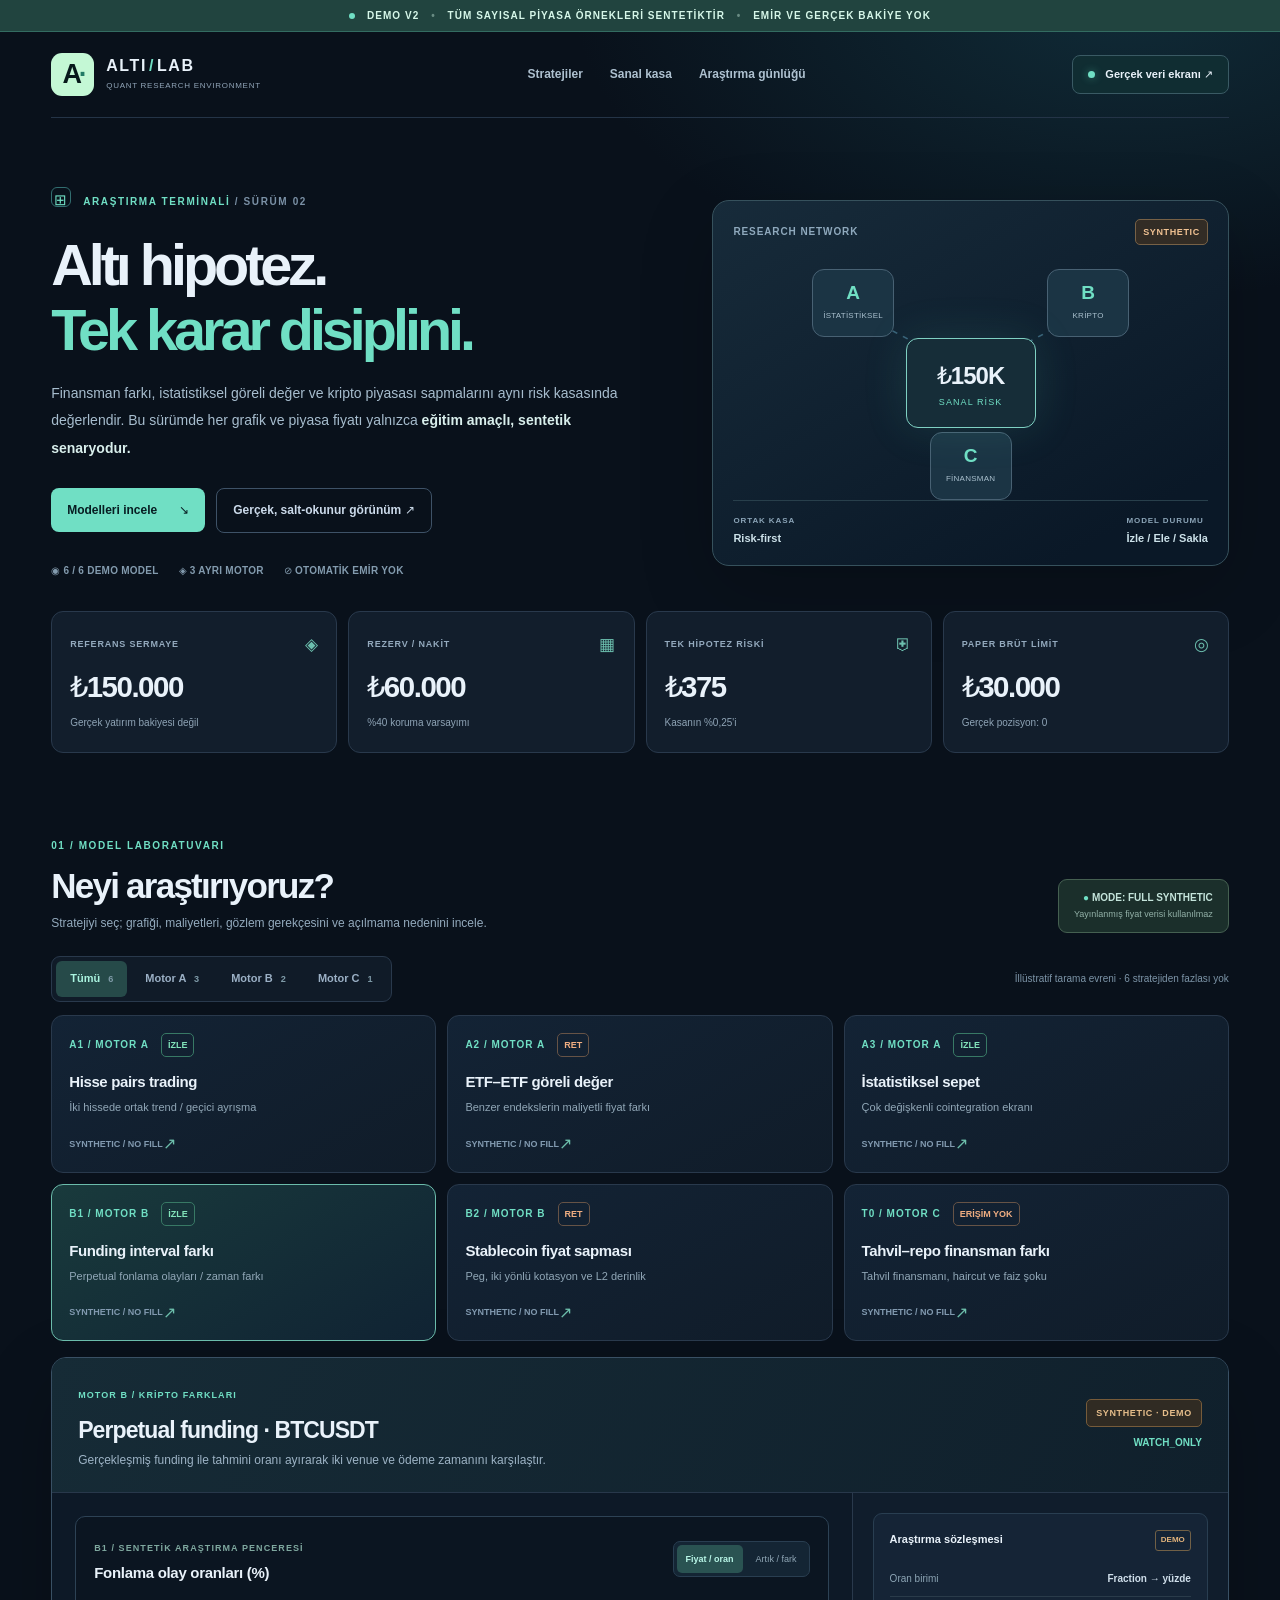
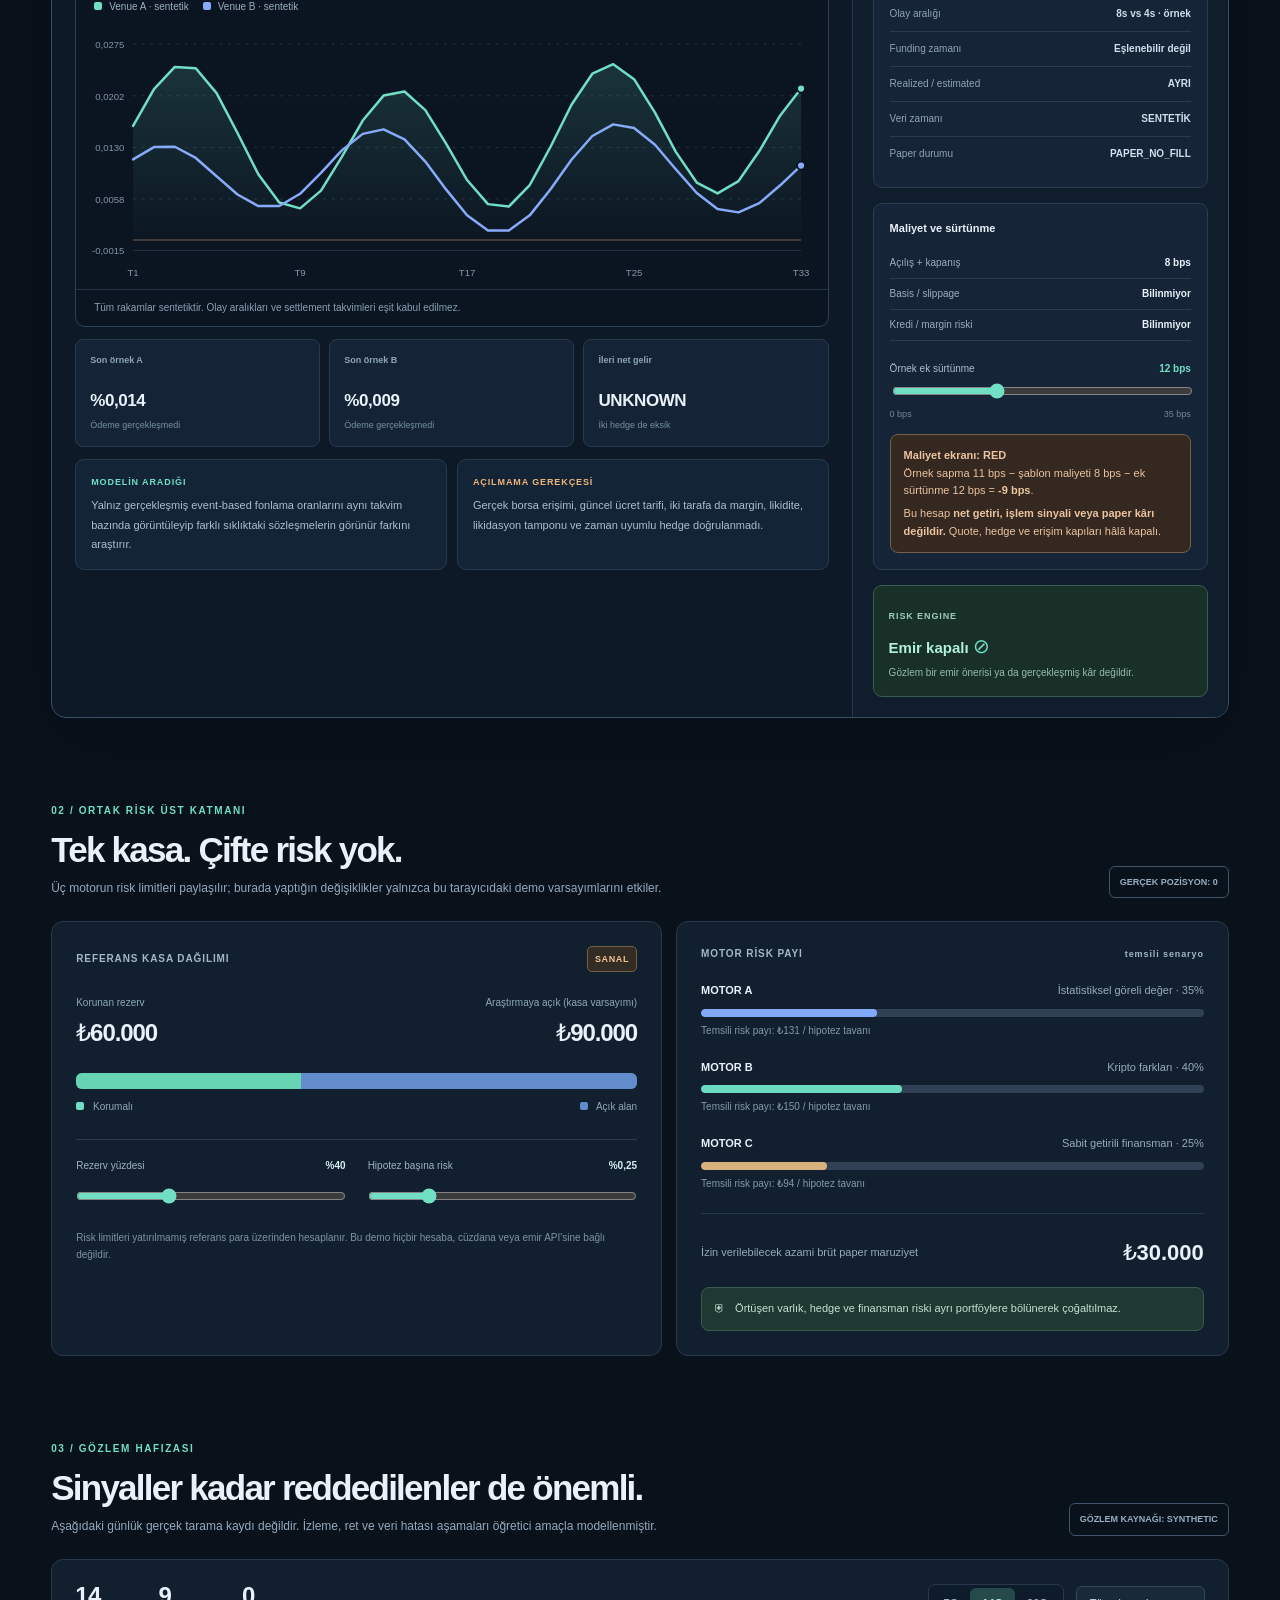
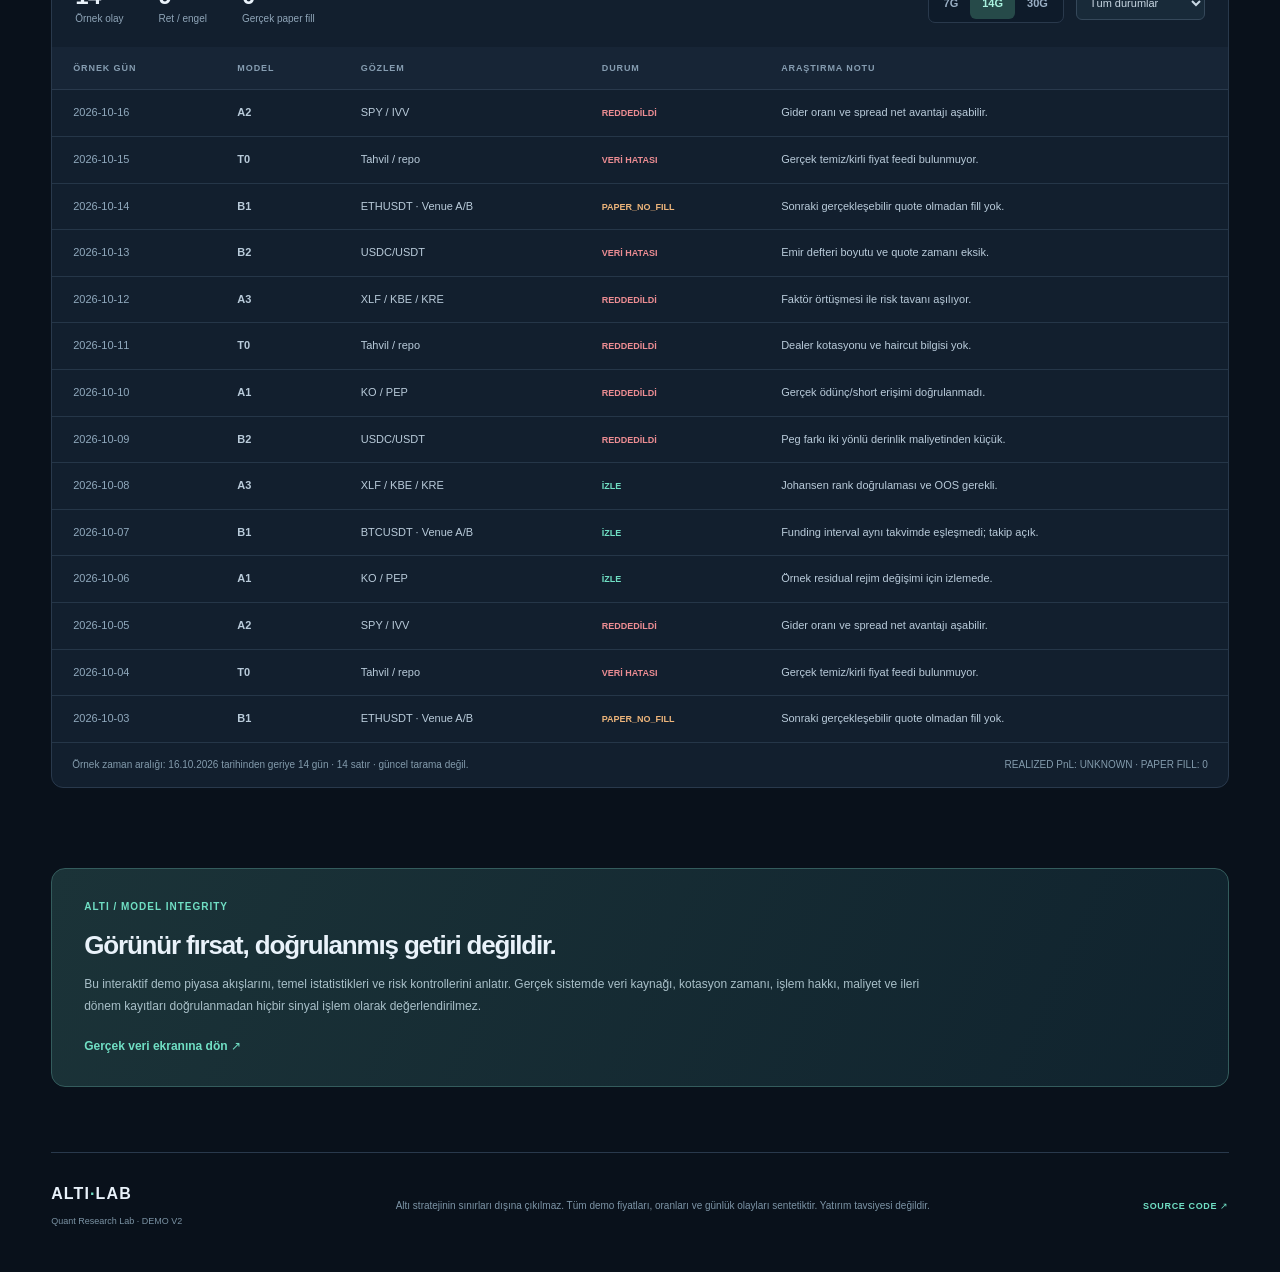
==== site/demo/index.html @ 100a8a2c "feat(demo): richer six-strategy interactive V2 dashboard [demo-only]" ====
<!doctype html>
<html lang="tr">
<head>
<meta charset="utf-8">
<meta name="viewport" content="width=device-width, initial-scale=1, viewport-fit=cover">
<meta name="theme-color" content="#08111b">
<meta name="description" content="ALTI Quant Research Lab — altı strateji, üç motor ve sanal risk yönetimi için tamamen sentetik etkileşimli araştırma demosu.">
<title>ALTI LAB — Etkileşimli Demo V2</title>
<link rel="stylesheet" href="demo.css">
<script defer src="demo.js"></script>
</head>
<body>
<div class="demo-ribbon" role="status"><span class="ribbon-light"></span> DEMO V2 <span class="ribbon-dot">•</span> TÜM SAYISAL PİYASA ÖRNEKLERİ SENTETİKTİR <span class="ribbon-dot">•</span> EMİR VE GERÇEK BAKİYE YOK</div>
<div class="shell">
<header class="bar">
  <a class="identity" href="../" aria-label="ALTI canlı araştırma ekranına git"><div class="brandmark">A<span>·</span></div><span><strong>ALTI<span class="trademark">/</span>LAB</strong><small>QUANT RESEARCH ENVIRONMENT</small></span></a>
  <nav class="nav"><a href="#stratejiler">Stratejiler</a><a href="#kasa">Sanal kasa</a><a href="#gunluk">Araştırma günlüğü</a></nav>
  <a class="live-link" href="../"><span class="led"></span> Gerçek veri ekranı <span aria-hidden="true">↗</span></a>
</header>
<main>
  <section class="hero">
    <div class="intro"><div class="eyebrow"><span class="crosshair">⊞</span> ARAŞTIRMA TERMİNALİ <span class="muted">/ SÜRÜM 02</span></div>
      <h1>Altı hipotez.<br><span>Tek karar disiplini.</span></h1>
      <p>Finansman farkı, istatistiksel göreli değer ve kripto piyasası sapmalarını aynı risk kasasında değerlendir. Bu sürümde her grafik ve piyasa fiyatı yalnızca <b>eğitim amaçlı, sentetik senaryodur.</b></p>
      <div class="hero-actions"><a class="primary-btn" href="#stratejiler">Modelleri incele <span>↘</span></a><a class="secondary-btn" href="../">Gerçek, salt-okunur görünüm ↗</a></div>
      <div class="proof"><span>◉ 6 / 6 DEMO MODEL</span><span>◈ 3 AYRI MOTOR</span><span>⊘ OTOMATİK EMİR YOK</span></div>
    </div>
    <div class="hero-visual" aria-label="Üç araştırma motorunun sentetik risk mimarisi">
      <div class="visual-top"><span>RESEARCH NETWORK</span><span class="synthetic-tag">SYNTHETIC</span></div>
      <div class="network"><div class="node node-a"><span>A</span><small>İSTATİSTİKSEL</small></div><div class="node node-b"><span>B</span><small>KRİPTO</small></div><div class="node node-c"><span>C</span><small>FİNANSMAN</small></div><div class="node-centre"><div class="ring1"></div><div class="ring2"></div><strong>₺150K</strong><small>SANAL RİSK</small></div><svg class="network-paths" viewBox="0 0 420 275" preserveAspectRatio="none" aria-hidden="true"><path d="M112 75 L210 137 L308 75"/><path d="M210 137 L210 227"/></svg></div>
      <div class="visual-bottom"><div><small>ORTAK KASA</small><b>Risk-first</b></div><div><small>MODEL DURUMU</small><b>İzle / Ele / Sakla</b></div></div>
    </div>
  </section>
  <section class="metric-row" aria-label="Demo kasa ve risk sınırları">
    <article class="metric"><div class="metric-head"><span>REFERANS SERMAYE</span><span class="mini-icon">◈</span></div><strong id="topCapital">₺150.000</strong><small>Gerçek yatırım bakiyesi değil</small></article>
    <article class="metric"><div class="metric-head"><span>REZERV / NAKİT</span><span class="mini-icon">▦</span></div><strong id="topReserve">₺60.000</strong><small id="reserveDesc">%40 koruma varsayımı</small></article>
    <article class="metric"><div class="metric-head"><span>TEK HİPOTEZ RİSKİ</span><span class="mini-icon">⛨</span></div><strong id="topRisk">₺375</strong><small id="riskDesc">Kasanın %0,25'i</small></article>
    <article class="metric"><div class="metric-head"><span>PAPER BRÜT LİMİT</span><span class="mini-icon">◎</span></div><strong id="topGross">₺30.000</strong><small>Gerçek pozisyon: 0</small></article>
  </section>
  <section id="stratejiler" class="section" aria-labelledby="strategiesHeading">
    <div class="section-heading"><div><span class="section-index">01 / MODEL LABORATUVARI</span><h2 id="strategiesHeading">Neyi araştırıyoruz?</h2><p>Stratejiyi seç; grafiği, maliyetleri, gözlem gerekçesini ve açılmama nedenini incele.</p></div><div class="data-stamp"><span>●</span> MODE: FULL SYNTHETIC<br><small>Yayınlanmış fiyat verisi kullanılmaz</small></div></div>
    <div class="toolbar" role="group" aria-label="Araştırma motoru filtresi"><div class="segmented" id="engineFilters"><button type="button" data-engine="ALL" class="selected" aria-pressed="true">Tümü <small>6</small></button><button type="button" data-engine="A" aria-pressed="false">Motor A <small>3</small></button><button type="button" data-engine="B" aria-pressed="false">Motor B <small>2</small></button><button type="button" data-engine="C" aria-pressed="false">Motor C <small>1</small></button></div><div class="filter-explain">İllüstratif tarama evreni · 6 stratejiden fazlası yok</div></div>
    <div id="strategyCards" class="strategy-cards" role="group" aria-label="Strateji kartları"></div>
    <div class="terminal" id="terminal" aria-live="polite">
      <div class="terminal-top"><div><span class="terminal-eyebrow" id="terminalEngine">MOTOR B / KRİPTO FARKLARI</span><h3 id="terminalTitle">Funding aralığı</h3><p id="terminalBlurb">Olay bazlı fonlama akışları ve eşlenebilirlik.</p></div><div class="status-stack"><span id="terminalTag" class="pill demo">SYNTHETIC · DEMO</span><span id="terminalVerdict" class="verdict">WATCH_ONLY</span></div></div>
      <div class="terminal-body"><div class="analysis-main"><div class="plot-shell"><div class="plot-head"><div><small id="plotEyebrow">MODEL 01 · İLLÜSTRATİF</small><h4 id="plotTitle">Fonlama olayları</h4></div><div class="plot-controls" id="chartTabs" role="group" aria-label="Grafik görünümü"><button type="button" class="selected" data-chart="primary" aria-pressed="true">Fiyat / oran</button><button type="button" data-chart="secondary" aria-pressed="false">Artık / fark</button></div></div><div id="plotLegend" class="plot-legend"></div><div id="chart" class="svg-area"></div><div id="plotNote" class="chart-note">Sentetik senaryo; gerçek tarihsel veri değildir.</div></div><div id="instrumentMetrics" class="mini-metrics"></div><div class="subpanels"><article class="subpanel"><div class="subpanel-label">MODELİN ARADIĞI</div><p id="modelRationale"></p></article><article class="subpanel"><div class="subpanel-label">AÇILMAMA GEREKÇESİ</div><p id="modelBlockers"></p></article></div></div><aside class="analysis-aside"><div class="aside-block"><div class="aside-title">Araştırma sözleşmesi <span class="tag-muted">DEMO</span></div><dl id="detailFields"></dl></div><div class="aside-block"><div class="aside-title">Maliyet ve sürtünme</div><div id="costLines"></div><label class="range-label" for="friction">Örnek ek sürtünme <b id="frictionValue">12 bps</b></label><input id="friction" type="range" min="0" max="35" step="1" value="12"><div class="range-foot"><span>0 bps</span><span>35 bps</span></div><div id="impactBox" class="impact-box"></div></div><div class="aside-bottom"><span>RISK ENGINE</span><b>Emir kapalı <span>⊘</span></b><p>Gözlem bir emir önerisi ya da gerçekleşmiş kâr değildir.</p></div></aside></div>
    </div>
  </section>
  <section id="kasa" class="section"><div class="section-heading"><div><span class="section-index">02 / ORTAK RİSK ÜST KATMANI</span><h2>Tek kasa. Çifte risk yok.</h2><p>Üç motorun risk limitleri paylaşılır; burada yaptığın değişiklikler yalnızca bu tarayıcıdaki demo varsayımlarını etkiler.</p></div><span class="section-capsule">GERÇEK POZİSYON: 0</span></div>
    <div class="portfolio-grid"><div class="card portfolio-main"><div class="card-title"><span>REFERANS KASA DAĞILIMI</span><span class="synthetic-tag">SANAL</span></div><div class="allocation"><div><small>Korunan rezerv</small><strong id="reserveMoney">₺60.000</strong></div><div class="right"><small>Araştırmaya açık (kasa varsayımı)</small><strong id="availableMoney">₺90.000</strong></div></div><div class="allocation-bar"><div id="reserveBar"></div><div id="freeBar"></div></div><div class="bar-labels"><span><i class="dot turquoise"></i> Korumalı</span><span><i class="dot indigo"></i> Açık alan</span></div><div class="risk-controls"><div><label for="reserveSlider">Rezerv yüzdesi <strong id="reservePct">%40</strong></label><input type="range" id="reserveSlider" min="20" max="80" step="5" value="40"></div><div><label for="riskSlider">Hipotez başına risk <strong id="riskPct">%0,25</strong></label><input type="range" id="riskSlider" min="5" max="100" step="5" value="25"></div></div><p class="subtext">Risk limitleri yatırılmamış referans para üzerinden hesaplanır. Bu demo hiçbir hesaba, cüzdana veya emir API'sine bağlı değildir.</p></div>
    <div class="card exposure"><div class="card-title">MOTOR RİSK PAYI <span>temsili senaryo</span></div><div id="engineExposure"></div><div class="divider"></div><div class="allocation-sum"><span>İzin verilebilecek azami brüt paper maruziyet</span><strong id="maxExposure">₺30.000</strong></div><div class="stop-line">⛨ <span>Örtüşen varlık, hedge ve finansman riski ayrı portföylere bölünerek çoğaltılmaz.</span></div></div></div>
  </section>
  <section id="gunluk" class="section"><div class="section-heading"><div><span class="section-index">03 / GÖZLEM HAFIZASI</span><h2>Sinyaller kadar reddedilenler de önemli.</h2><p>Aşağıdaki günlük gerçek tarama kaydı değildir. İzleme, ret ve veri hatası aşamaları öğretici amaçla modellenmiştir.</p></div><span class="section-capsule">GÖZLEM KAYNAĞI: SYNTHETIC</span></div>
    <div class="journal card"><div class="journal-head"><div class="journal-metrics"><div><strong id="journalTotal">0</strong><small>Örnek olay</small></div><div><strong id="journalRejected">0</strong><small>Ret / engel</small></div><div><strong>0</strong><small>Gerçek paper fill</small></div></div><div class="journal-controls"><div class="mini-segment" id="periodFilters" role="group" aria-label="Örnek gözlem dönemi"><button data-period="7" type="button" aria-pressed="false">7G</button><button data-period="14" type="button" aria-pressed="true" class="selected">14G</button><button data-period="30" type="button" aria-pressed="false">30G</button></div><select id="statusFilter" aria-label="Gözlem durumu"><option value="ALL">Tüm durumlar</option><option value="WATCH_ONLY">İzle</option><option value="REJECTED">Reddedilen</option><option value="SOURCE_ERROR">Veri hatası</option><option value="PAPER_NO_FILL">İleri sanal bekliyor</option></select></div></div><div class="table-wrap"><table><thead><tr><th>ÖRNEK GÜN</th><th>MODEL</th><th>GÖZLEM</th><th>DURUM</th><th>ARAŞTIRMA NOTU</th></tr></thead><tbody id="journalBody"></tbody></table></div><div class="journal-footer"><span id="journalCaption"></span><span>REALIZED PnL: UNKNOWN · PAPER FILL: 0</span></div></div>
  </section>
  <section class="endnote"><span>ALTI / MODEL INTEGRITY</span><h2>Görünür fırsat, doğrulanmış getiri değildir.</h2><p>Bu interaktif demo piyasa akışlarını, temel istatistikleri ve risk kontrollerini anlatır. Gerçek sistemde veri kaynağı, kotasyon zamanı, işlem hakkı, maliyet ve ileri dönem kayıtları doğrulanmadan hiçbir sinyal işlem olarak değerlendirilmez.</p><a href="../">Gerçek veri ekranına dön ↗</a></section>
</main>
<footer><div><strong>ALTI<span>·</span>LAB</strong><small>Quant Research Lab · DEMO V2</small></div><p>Altı stratejinin sınırları dışına çıkılmaz. Tüm demo fiyatları, oranları ve günlük olayları sentetiktir. Yatırım tavsiyesi değildir.</p><a href="https://github.com/onurqlp/alti-quant-lab" target="_blank" rel="noopener">SOURCE CODE ↗</a></footer>
</div>
</body>
</html>
---- site/demo/demo.css ----
:root{color-scheme:dark;--bg:#09111b;--bg2:#0e1a29;--card:#111e2d;--card2:#152334;--stroke:#29394c;--text:#e9f2fa;--muted:#91a5b8;--dim:#677f93;--mint:#70dfc4;--blue:#80aaff;--amber:#edb57b;--rose:#ed8d93;--shadow:0 24px 75px rgba(0,0,0,.18);font-family:Inter,ui-sans-serif,-apple-system,BlinkMacSystemFont,"Segoe UI",sans-serif;font-synthesis:none}
*{box-sizing:border-box}html{scroll-behavior:smooth;scroll-padding-top:92px}body{background:radial-gradient(ellipse 850px 460px at 88% 0%,#102b37 0%,transparent 65%),var(--bg);color:var(--text);margin:0;line-height:1.6;-webkit-font-smoothing:antialiased}button,input,select{font:inherit}button,a,input,select{outline-offset:3px}button{cursor:pointer}a{color:inherit;text-decoration:none}button:focus-visible,a:focus-visible,input:focus-visible,select:focus-visible{outline:2px solid var(--mint)}.shell{width:min(1360px,100%);margin:auto;padding:0 clamp(17px,4vw,55px)}.demo-ribbon{background:#21443f;border-bottom:1px solid #336c61;color:#d6f7e9;text-align:center;padding:8px 12px;line-height:1.5;font-size:10px;font-weight:850;letter-spacing:.105em}.ribbon-light{display:inline-block;height:6px;width:6px;border-radius:50%;background:var(--mint);vertical-align:middle;margin-right:8px}.ribbon-dot{opacity:.4;padding:0 8px}.bar{height:86px;display:flex;align-items:center;gap:30px;border-bottom:1px solid #243447}.identity{display:flex;align-items:center;gap:12px;flex-shrink:0}.brandmark{background:#c4f8d5;color:#07191b;width:43px;height:43px;border-radius:11px;font-size:27px;line-height:43px;font-weight:900;text-align:center;letter-spacing:-.12em}.brandmark span{color:#227b65}.identity strong{font-size:16px;font-weight:850;letter-spacing:.1em;display:block;line-height:1.25}.trademark{color:var(--mint);margin:0 2px}.identity small{display:block;font-size:8px;color:var(--muted);letter-spacing:.09em;margin-top:4px}.nav{display:flex;align-items:center;gap:27px;margin:auto;font-size:12px;font-weight:650;color:#aec1d0}.nav a:hover,.live-link:hover{color:var(--mint)}.live-link{font-weight:800;font-size:11px;white-space:nowrap;padding:10px 15px;border:1px solid #3a5a64;border-radius:8px;background:#102d32}.led{display:inline-block;width:7px;height:7px;border-radius:50%;background:var(--mint);box-shadow:0 0 8px #64e6c571;margin-right:7px}.hero{padding:69px 0 32px;display:grid;grid-template-columns:1.08fr .92fr;gap:55px;align-items:center}.eyebrow,.section-index{font-size:10px;color:var(--mint);font-weight:900;letter-spacing:.16em}.eyebrow .muted{color:#7b91a6}.crosshair{display:inline-grid;place-items:center;border:1px solid #326e70;width:20px;height:20px;border-radius:6px;margin-right:8px;font-size:15px}.hero h1{font-size:clamp(40px,4.5vw,66px);line-height:1.12;letter-spacing:-.07em;margin:23px 0 18px;font-weight:850}.hero h1 span{color:var(--mint)}.hero p{font-size:14px;line-height:1.95;color:#a7bdce;max-width:590px}.hero p b{color:#d9efec;font-weight:650}.hero-actions{display:flex;align-items:center;gap:11px;flex-wrap:wrap;margin-top:26px}.primary-btn,.secondary-btn{font-size:12px;font-weight:800;border-radius:8px;display:inline-flex;align-items:center;justify-content:space-between;gap:22px;padding:12px 16px;min-height:44px}.primary-btn{background:var(--mint);color:#071d22}.primary-btn:hover{background:#a2f1d7}.secondary-btn{border:1px solid #3e5267;color:#cbdaea}.secondary-btn:hover{border-color:var(--mint)}.proof{display:flex;gap:20px;flex-wrap:wrap;color:#839bae;font-size:10px;margin-top:30px;font-weight:700;letter-spacing:.025em}.hero-visual{background:linear-gradient(150deg,#172b3a,#0a1827 85%);border:1px solid #36515c;border-radius:17px;padding:18px 20px;min-height:347px;box-shadow:var(--shadow)}.visual-top,.visual-bottom{display:flex;align-items:center;justify-content:space-between;font-size:10px;font-weight:800;letter-spacing:.09em;color:#8fa9bd}.synthetic-tag{font-size:9px;font-weight:900;letter-spacing:.07em;background:#322c25;color:#f1c293;border:1px solid #776146;border-radius:5px;padding:5px 7px}.network{height:255px;position:relative;max-width:470px;margin:auto}.network-paths{position:absolute;inset:0;width:100%;height:100%;z-index:1}.network-paths path{fill:none;stroke:#396278;stroke-width:1.6;stroke-dasharray:5 6}.node{position:absolute;z-index:2;width:82px;height:68px;border-radius:12px;display:flex;align-items:center;justify-content:center;flex-direction:column;background:#1b3444;border:1px solid #486173}.node span{font-size:19px;font-weight:900;color:var(--mint);line-height:1}.node small{font-size:8px;letter-spacing:.03em;color:#aac0ce;margin-top:8px}.node-a{top:24px;left:calc(25% - 41px)}.node-b{top:24px;right:calc(25% - 41px)}.node-c{bottom:0;left:calc(50% - 41px)}.node-centre{z-index:2;position:absolute;top:93px;left:50%;transform:translateX(-50%);height:90px;width:130px;display:flex;flex-direction:column;align-items:center;justify-content:center;background:#162d38;border:1px solid #7fd1c3;border-radius:12px;box-shadow:0 0 45px #54cfb322}.node-centre strong{font-size:24px;letter-spacing:-.04em}.node-centre small{font-size:9px;color:var(--mint);letter-spacing:.12em}.visual-bottom{border-top:1px solid #283f4b;padding-top:14px}.visual-bottom>div{display:flex;flex-direction:column;gap:2px}.visual-bottom small{font-size:8px;color:#8ca5b8}.visual-bottom b{font-size:11px;color:#cce1e9;letter-spacing:0}.metric-row{display:grid;grid-template-columns:repeat(4,minmax(0,1fr));gap:11px}.metric{padding:19px 18px;border:1px solid var(--stroke);border-radius:12px;background:#121e2c}.metric-head{display:flex;align-items:center;justify-content:space-between;font-size:9px;font-weight:900;letter-spacing:.09em;color:#94aabe}.mini-icon{font-size:17px;color:#6cbfae}.metric strong{display:block;margin:11px 0 3px;font-size:clamp(24px,2.3vw,32px);line-height:1.2;letter-spacing:-.05em;font-variant-numeric:tabular-nums}.metric small{font-size:10px;color:#8fa4b6}.section{margin-top:78px}.section-heading{display:flex;align-items:end;justify-content:space-between;gap:20px;margin-bottom:23px}.section-heading h2{font-size:clamp(25px,3vw,35px);letter-spacing:-.05em;margin:6px 0 6px;line-height:1.3}.section-heading p{color:#93aabd;font-size:12px;margin:0;max-width:790px}.data-stamp{border:1px solid #456051;background:#1b2f2b;padding:10px 15px;text-align:right;border-radius:9px;white-space:nowrap;font-size:10px;color:#c4e4db;font-weight:850}.data-stamp span{color:var(--mint)}.data-stamp small{color:#93b1a8;font-size:9px;font-weight:500}.toolbar{display:flex;align-items:center;justify-content:space-between;gap:12px;margin-bottom:13px}.segmented{display:flex;gap:4px;border:1px solid var(--stroke);padding:4px;border-radius:9px;background:#101b28}.segmented button,.mini-segment button{border:0;color:#9bb0c5;background:none;padding:9px 14px;font-size:11px;font-weight:800;border-radius:6px;white-space:nowrap}.segmented button.selected,.mini-segment button.selected{background:#264a49;color:#aaf3df}.segmented small{margin-left:5px;color:#7e9aa7}.filter-explain{font-size:10px;color:#7d95a8}.strategy-cards{display:grid;grid-template-columns:repeat(3,minmax(0,1fr));gap:11px;margin-bottom:16px}.strategy-card{min-width:0;color:inherit;border:1px solid var(--stroke);background:linear-gradient(150deg,#132335,#101c29);padding:17px 17px 15px;text-align:left;border-radius:12px;min-height:147px;transition:border-color .15s,transform .15s;display:flex;flex-direction:column}.strategy-card:hover{border-color:#4d887f;transform:translateY(-2px)}.strategy-card.selected{border-color:#6bbcab;background:linear-gradient(150deg,#193a3c,#102333)}.strategy-card[hidden]{display:none}.strategy-header{display:flex;justify-content:space-between;align-items:center;gap:12px}.strategy-code{font-size:10px;font-weight:950;color:var(--mint);letter-spacing:.1em}.state{font-size:9px;border:1px solid #4a5c69;padding:4px 6px;border-radius:5px;color:#e2b989;font-weight:900;white-space:nowrap}.state.watch{border-color:#387965;color:#83e4bb}.state.blocked{border-color:#665346;color:#f0ae82}.strategy-card h3{font-size:15px;margin:13px 0 5px;letter-spacing:-.025em}.strategy-card p{font-size:11px;color:#91a7b7;line-height:1.6;margin:0}.strategy-bottom{margin-top:auto;padding-top:14px;display:flex;justify-content:space-between;align-items:center;font-size:9px;color:#829ab0;font-weight:750}.strategy-bottom span:last-child{font-size:16px;color:#6dbfac}.terminal{border:1px solid #395064;border-radius:15px;background:#0d1927;overflow:hidden;box-shadow:var(--shadow)}.terminal-top{padding:22px 26px;display:flex;align-items:center;justify-content:space-between;gap:14px;border-bottom:1px solid #28384b;background:linear-gradient(120deg,#162b36,#10202c)}.terminal-eyebrow{font-size:9px;letter-spacing:.12em;color:var(--mint);font-weight:900}.terminal-top h3{font-size:23px;margin:6px 0 2px;letter-spacing:-.04em}.terminal-top p{color:#9db3c5;font-size:12px;margin:0}.status-stack{display:flex;align-items:end;flex-direction:column;gap:8px}.pill{font-size:9px;font-weight:900;letter-spacing:.07em;padding:6px 9px;border:1px solid #765b3a;color:#e6be8b;background:#302b23;border-radius:5px;white-space:nowrap}.verdict{font-size:10px;font-weight:850;color:var(--mint)}.terminal-body{display:grid;grid-template-columns:minmax(0,1.7fr) minmax(280px,.8fr)}.analysis-main{padding:23px;min-width:0}.analysis-aside{border-left:1px solid var(--stroke);background:#101d2c;padding:20px;min-width:0;display:flex;flex-direction:column;gap:15px}.plot-shell{background:#0b1521;border:1px solid #2d4255;border-radius:10px;overflow:hidden}.plot-head{padding:16px 18px 8px;display:flex;justify-content:space-between;gap:10px;align-items:center}.plot-head small{font-size:9px;color:#7fa89f;font-weight:900;letter-spacing:.12em}.plot-head h4{margin:3px 0 0;font-size:15px;letter-spacing:-.02em}.plot-controls{display:flex;gap:4px;background:#142534;padding:3px;border:1px solid #293e51;border-radius:7px}.plot-controls button{background:transparent;color:#90a7b6;border:0;font-size:9px;padding:7px 9px;border-radius:5px;white-space:nowrap}.plot-controls button.selected{background:#2a5352;color:#b8f6e7;font-weight:900}.plot-legend{display:flex;flex-wrap:wrap;gap:14px;padding:6px 18px;font-size:10px;color:#9bb0bf}.plot-legend span::before{content:"";display:inline-block;width:8px;height:8px;border-radius:2px;background:var(--c);margin-right:7px}.svg-area{min-height:250px;padding:5px 11px 3px}.svg-area svg{display:block;width:100%;height:auto;min-height:230px}.chart-note{padding:10px 18px;border-top:1px solid #213246;color:#88a0b4;font-size:10px}.mini-metrics{display:grid;grid-template-columns:repeat(3,minmax(0,1fr));gap:9px;margin:12px 0}.mini-metric{background:#142436;border:1px solid #263b4c;border-radius:8px;padding:14px;min-width:0}.mini-metric small{display:block;color:#8ea5b7;font-size:9px;line-height:1.5;min-height:28px;font-weight:700}.mini-metric strong{display:block;margin-top:5px;font-size:17px;letter-spacing:-.025em;font-variant-numeric:tabular-nums;overflow-wrap:anywhere}.mini-metric span{display:block;font-size:9px;margin-top:4px;color:#77909f}.subpanels{display:grid;grid-template-columns:1fr 1fr;gap:10px}.subpanel{padding:15px;background:#142437;border:1px solid #273a4c;border-radius:9px}.subpanel-label{color:var(--mint);font-size:9px;letter-spacing:.1em;font-weight:900}.subpanel:nth-child(2) .subpanel-label{color:var(--amber)}.subpanel p{font-size:11px;color:#a9becc;line-height:1.75;margin:7px 0 0}.aside-block{border:1px solid #293e51;border-radius:9px;background:#152436;padding:16px}.aside-title{display:flex;justify-content:space-between;align-items:center;font-size:11px;font-weight:850;margin-bottom:11px}.tag-muted{font-size:8px;color:#e4b47c;border:1px solid #716046;padding:3px 5px;border-radius:3px}.aside-block dl{margin:0}.field{display:flex;justify-content:space-between;gap:10px;border-bottom:1px solid #2a3b4a;padding:9px 0}.field:last-child{border:0}.field dt{font-size:10px;color:#8da5b5}.field dd{margin:0;text-align:right;max-width:57%;font-size:10px;color:#d0dfeb;font-weight:700;overflow-wrap:anywhere}.cost-line{display:flex;justify-content:space-between;border-bottom:1px solid #2b3a4c;padding:7px 0;font-size:10px;gap:5px}.cost-line span{color:#9baebe}.cost-line b{white-space:nowrap}.range-label{font-size:10px;color:#abc1cd;display:flex;justify-content:space-between;margin:20px 0 4px}.range-label b{color:var(--mint)}input[type=range]{width:100%;accent-color:var(--mint);cursor:pointer}.range-foot{display:flex;justify-content:space-between;color:#72899b;font-size:9px}.impact-box{padding:12px 13px;border:1px solid #516052;background:#1f302f;border-radius:8px;margin-top:13px;font-size:11px;color:#bbdbd0;line-height:1.6}.impact-box.bad{background:#342820;border-color:#746049;color:#ecc4a0}.aside-bottom{margin-top:auto;border:1px solid #3a5d51;border-radius:9px;padding:15px;background:#183028}.aside-bottom>span{font-size:9px;letter-spacing:.1em;color:#9bcbb9;font-weight:800}.aside-bottom b{display:block;font-size:15px;margin:3px 0;color:#b3f1da}.aside-bottom b span{font-size:20px;color:var(--mint)}.aside-bottom p{font-size:10px;color:#97bbae;margin:0}.section-capsule{border:1px solid #42546a;color:#96aec1;border-radius:6px;padding:8px 10px;font-size:9px;font-weight:850;white-space:nowrap}.portfolio-grid{display:grid;grid-template-columns:1.05fr .95fr;gap:14px}.card{background:#121f2e;border:1px solid var(--stroke);border-radius:12px;padding:24px}.card-title{font-size:10px;letter-spacing:.09em;font-weight:850;color:#a1b8c9;display:flex;justify-content:space-between;gap:12px;align-items:center}.card-title>span:last-child{font-size:9px}.allocation{display:flex;justify-content:space-between;gap:16px;margin-top:23px}.allocation .right{text-align:right}.allocation small{font-size:10px;color:#8da9b6;display:block}.allocation strong{font-size:24px;letter-spacing:-.045em;display:block;margin-top:3px}.allocation-bar{height:16px;border-radius:6px;overflow:hidden;display:flex;margin:20px 0 10px;background:#4d6889}.allocation-bar>div:first-child{background:#67d4b4}.allocation-bar>div:last-child{background:#638ccc}.bar-labels{display:flex;justify-content:space-between;color:#90a7bb;font-size:10px}.dot{width:8px;height:8px;border-radius:2px;display:inline-block;margin-right:6px}.turquoise{background:var(--mint)}.indigo{background:#638ccc}.risk-controls{border-top:1px solid #2d3c4e;margin-top:24px;padding-top:18px;display:grid;grid-template-columns:1fr 1fr;gap:22px}.risk-controls label{display:flex;justify-content:space-between;font-size:10px;color:#9fb2c0}.risk-controls strong{color:#d3eff0}.risk-controls input{margin:14px 0 0}.subtext{font-size:10px;line-height:1.7;color:#7d93a4;margin:18px 0 0}.exposure-row{margin:20px 0}.exposure-header{display:flex;justify-content:space-between;align-items:center;gap:10px;font-size:11px}.exposure-header b{font-weight:800}.exposure-header span{color:#98abbc}.exposure-track{height:8px;background:#304155;border-radius:6px;overflow:hidden;margin-top:9px}.exposure-fill{height:100%;border-radius:6px;background:var(--bar)}.divider{height:1px;background:var(--stroke);margin:21px 0}.allocation-sum{display:flex;justify-content:space-between;gap:12px;align-items:center}.allocation-sum span{font-size:11px;color:#94aabe;max-width:230px}.allocation-sum strong{font-size:22px;white-space:nowrap}.stop-line{display:flex;gap:10px;background:#203832;border:1px solid #3b5b4c;border-radius:8px;padding:12px;margin-top:17px;font-size:11px;color:#c2e1d3}.journal{padding:0;overflow:hidden}.journal-head{padding:20px 23px;display:flex;align-items:center;justify-content:space-between;gap:15px}.journal-metrics{display:flex;gap:35px}.journal-metrics div{display:flex;flex-direction:column}.journal-metrics strong{font-size:24px;line-height:1.3;letter-spacing:-.025em}.journal-metrics small{color:#8fa5b8;font-size:10px}.journal-controls{display:flex;gap:12px;align-items:center;flex-wrap:wrap}.mini-segment{padding:3px;display:flex;border:1px solid var(--stroke);border-radius:7px;background:#0e1b2a}.mini-segment button{padding:7px 12px}.journal select{border:1px solid #35485a;background:#182a39;color:#c9d8e4;padding:9px;border-radius:6px;font-size:11px}.table-wrap{overflow-x:auto}table{border-collapse:collapse;min-width:720px;width:100%;text-align:left;font-size:11px}th{background:#172536;color:#869db1;font-size:9px;letter-spacing:.1em;font-weight:900;padding:14px 21px;border-bottom:1px solid var(--stroke);white-space:nowrap}td{padding:14px 21px;color:#b9cbda;border-bottom:1px solid #253648;vertical-align:top}td:first-child{white-space:nowrap;color:#90a9bd}td:last-child{max-width:435px}.table-status{font-size:9px;font-weight:900;white-space:nowrap}.table-status.WATCH_ONLY{color:var(--mint)}.table-status.REJECTED,.table-status.SOURCE_ERROR{color:var(--rose)}.table-status.PAPER_NO_FILL{color:var(--amber)}.journal-footer{display:flex;justify-content:space-between;gap:15px;flex-wrap:wrap;padding:14px 20px;color:#839bac;font-size:10px}.endnote{margin:80px 0 65px;border:1px solid #345c5d;background:linear-gradient(115deg,#1b3338,#10232e);border-radius:14px;padding:30px 32px;display:flex;align-items:flex-start;flex-direction:column}.endnote>span{color:var(--mint);font-size:10px;letter-spacing:.1em;font-weight:900}.endnote h2{font-size:26px;letter-spacing:-.045em;margin:10px 0 8px}.endnote p{color:#a8bfc8;font-size:12px;max-width:840px;line-height:1.8;margin:0}.endnote a{margin-top:19px;color:var(--mint);font-size:12px;font-weight:850}footer{border-top:1px solid var(--stroke);padding:28px 0 40px;display:flex;gap:25px;align-items:center;justify-content:space-between}footer strong{display:block;letter-spacing:.07em}footer strong span{color:var(--mint)}footer small{font-size:9px;color:#7b93a4}footer p{font-size:10px;color:#7d95a7;max-width:600px;margin:0}footer a{font-size:9px;font-weight:900;letter-spacing:.07em;color:var(--mint);white-space:nowrap}
@media(max-width:1150px){.nav{display:none}.bar{justify-content:space-between}.hero{gap:23px}.network{transform:scale(.96)}.terminal-body{grid-template-columns:minmax(0,1.5fr) minmax(250px,.85fr)}.mini-metric strong{font-size:15px}}
@media(max-width:850px){.hero{grid-template-columns:1fr;gap:21px;padding-top:40px}.hero-visual{min-height:310px}.network{max-width:480px}.metric-row{grid-template-columns:repeat(2,minmax(0,1fr))}.strategy-cards{grid-template-columns:repeat(2,minmax(0,1fr))}.terminal-body{grid-template-columns:1fr}.analysis-aside{border-left:0;border-top:1px solid var(--stroke);display:grid;grid-template-columns:1fr 1fr;align-items:start}.aside-bottom{grid-column:1/-1}.portfolio-grid{grid-template-columns:1fr}.filter-explain{display:none}}
@media(max-width:580px){.demo-ribbon{font-size:8px;letter-spacing:.04em}.ribbon-dot{padding:0 3px}.bar{height:69px}.brandmark{height:36px;width:36px;line-height:36px;font-size:23px}.identity small{font-size:7px}.identity strong{font-size:13px}.live-link{font-size:9px;padding:8px}.live-link .led{display:none}.hero h1{font-size:clamp(36px,9vw,52px)}.hero p{font-size:12px}.hero-visual{min-height:300px;padding:17px 10px}.network{height:224px}.node{width:70px;height:61px}.node-a{left:calc(25% - 35px)}.node-b{right:calc(25% - 35px)}.node-c{left:calc(50% - 35px)}.node-centre{top:82px}.visual-bottom{padding:12px 6px}.metric-row{gap:8px}.metric{padding:14px 12px}.metric-head{font-size:8px}.metric strong{font-size:25px}.metric small{font-size:9px}.section{margin-top:58px}.section-heading{display:block}.section-heading .section-capsule,.section-heading .data-stamp{display:inline-block;margin-top:13px;text-align:left}.toolbar{overflow-x:auto}.segmented{width:100%;justify-content:space-between}.segmented button{padding:9px 8px;font-size:10px}.strategy-cards{grid-template-columns:1fr 1fr;gap:8px}.strategy-card{padding:12px 10px;min-height:154px}.strategy-card h3{font-size:12px;margin:10px 0 4px}.strategy-card p{font-size:10px}.strategy-card .state{font-size:8px;white-space:normal;text-align:right}.strategy-header{align-items:start}.terminal-top{padding:18px 15px;align-items:flex-start;flex-wrap:wrap}.terminal-top h3{font-size:21px}.status-stack{align-items:start;flex-direction:row;flex-wrap:wrap}.analysis-main{padding:13px}.plot-head{padding:13px 11px 6px;display:block}.plot-controls{display:inline-flex;margin-top:10px}.plot-legend{padding:8px 11px}.svg-area{padding:3px}.svg-area svg{min-height:180px}.chart-note{padding:10px 11px}.mini-metrics{grid-template-columns:1fr 1fr}.mini-metric{padding:11px}.mini-metric small{min-height:0}.subpanels,.analysis-aside,.risk-controls{grid-template-columns:1fr}.analysis-aside{padding:13px}.card{padding:17px}.allocation strong{font-size:21px}.journal-head{display:block;padding:15px}.journal-metrics{justify-content:space-between;gap:5px}.journal-controls{margin-top:16px;justify-content:space-between}.endnote{margin-top:55px;padding:23px 17px}.endnote h2{font-size:22px}footer{align-items:flex-start;flex-direction:column;gap:8px}}
@media(max-width:350px){.metric strong{font-size:20px}.strategy-cards{grid-template-columns:1fr}.segmented button{padding:8px 5px;font-size:9px}.metric-head{font-size:7px}.hero-actions a{width:100%}.brandmark{display:none}}
@media(prefers-reduced-motion:reduce){html{scroll-behavior:auto}.strategy-card{transition:none}}
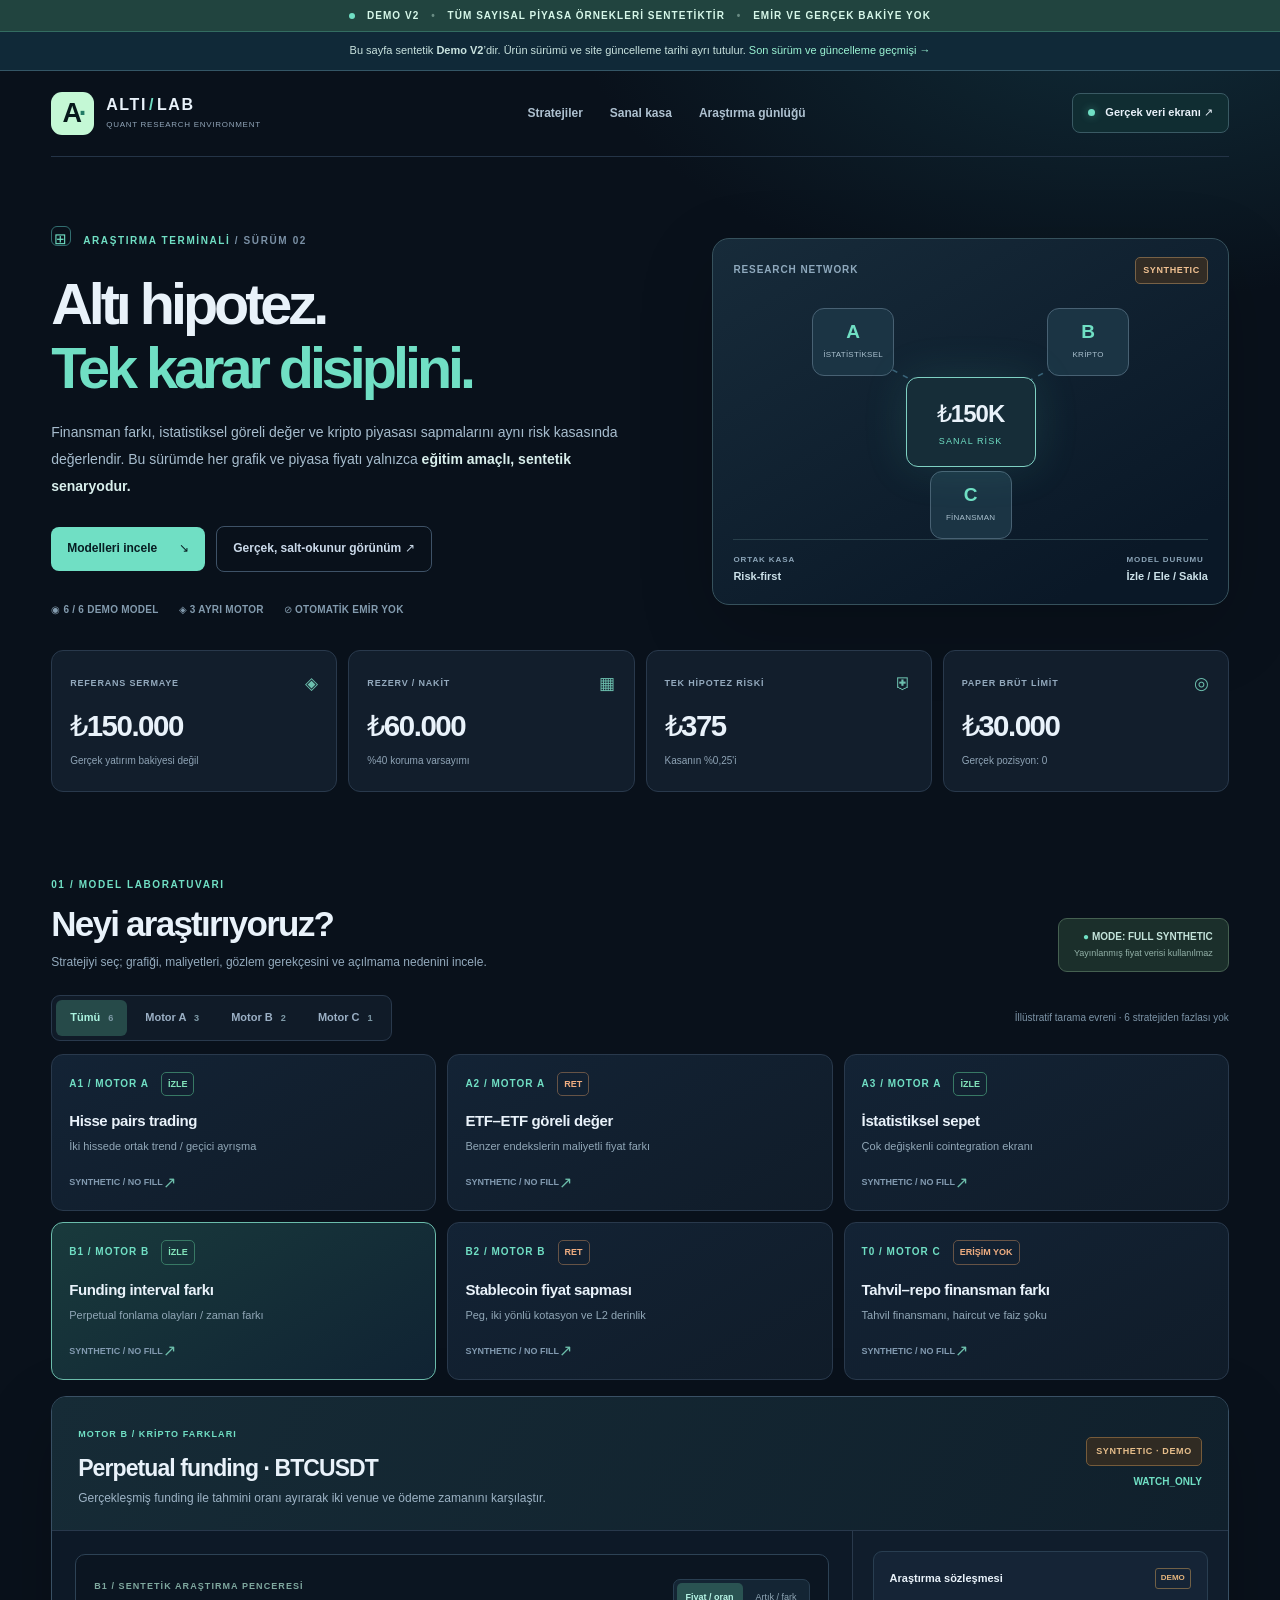
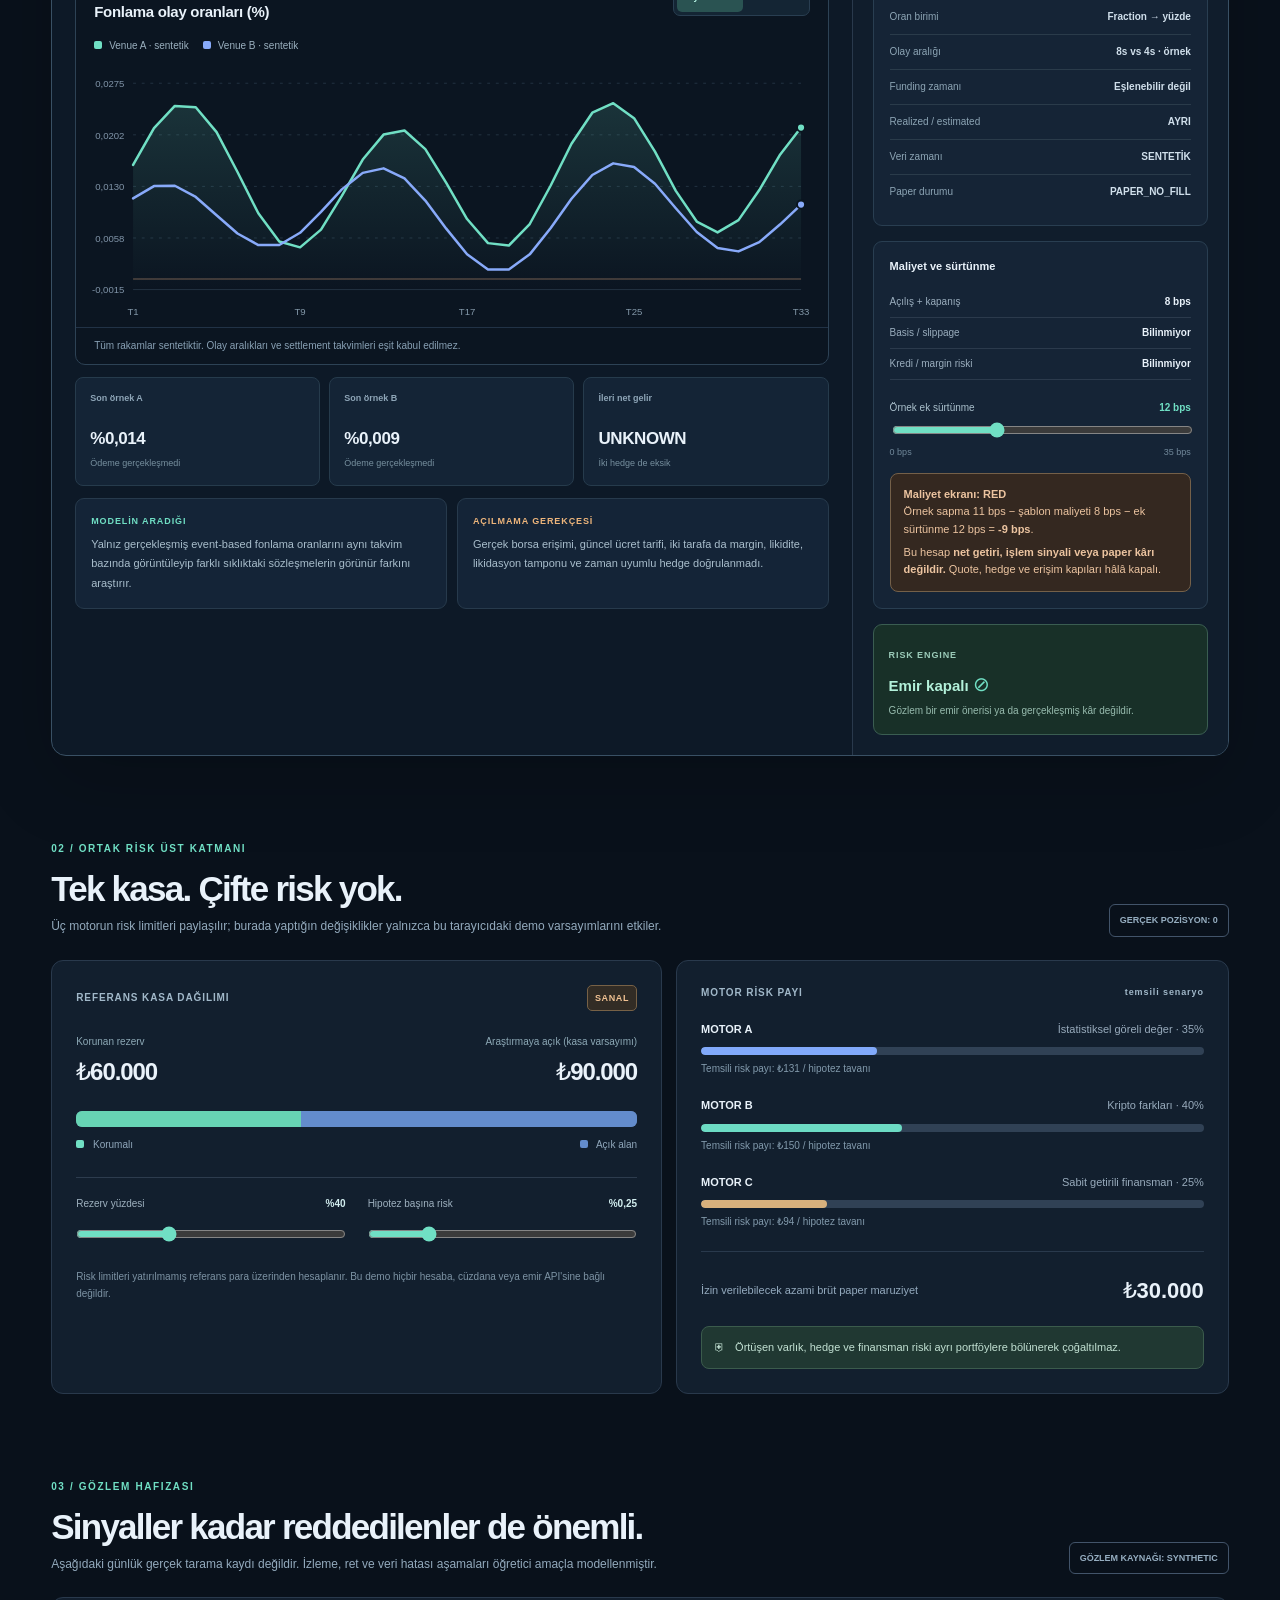
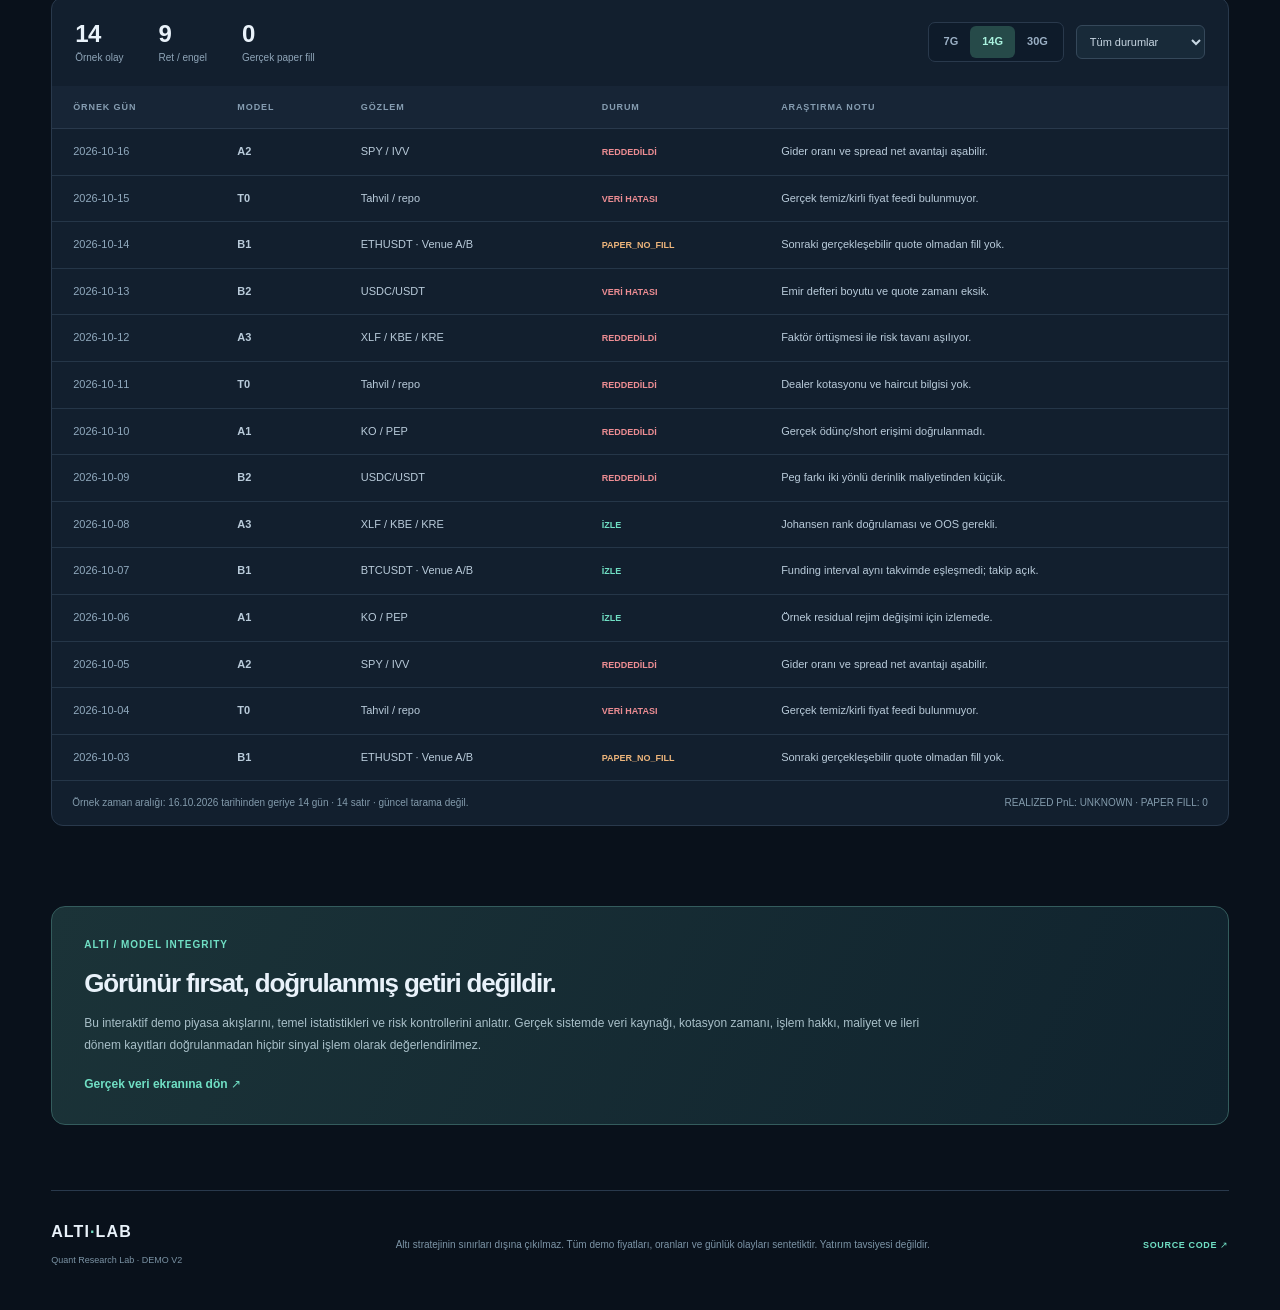
==== commit 34840493: "feat(ui): beginner decision cards, dated manual version ledger [ui-only]" ====
--- a/site/demo/index.html
+++ b/site/demo/index.html
@@ -7,10 +7,12 @@
 <meta name="description" content="ALTI Quant Research Lab — altı strateji, üç motor ve sanal risk yönetimi için tamamen sentetik etkileşimli araştırma demosu.">
 <title>ALTI LAB — Etkileşimli Demo V2</title>
 <link rel="stylesheet" href="demo.css">
+<style>.site-release-note{font-size:11px;padding:10px 14px;background:#102938;border-bottom:1px solid #345666;color:#c9e3df;text-align:center}.site-release-note a{color:#9af3d3;text-underline-offset:3px}</style>
 <script defer src="demo.js"></script>
 </head>
 <body>
 <div class="demo-ribbon" role="status"><span class="ribbon-light"></span> DEMO V2 <span class="ribbon-dot">•</span> TÜM SAYISAL PİYASA ÖRNEKLERİ SENTETİKTİR <span class="ribbon-dot">•</span> EMİR VE GERÇEK BAKİYE YOK</div>
+<div class="site-release-note">Bu sayfa sentetik <b>Demo V2</b>’dir. Ürün sürümü ve site güncelleme tarihi ayrı tutulur. <a href="../#surum">Son sürüm ve güncelleme geçmişi →</a></div>
 <div class="shell">
 <header class="bar">
   <a class="identity" href="../" aria-label="ALTI canlı araştırma ekranına git"><div class="brandmark">A<span>·</span></div><span><strong>ALTI<span class="trademark">/</span>LAB</strong><small>QUANT RESEARCH ENVIRONMENT</small></span></a>
